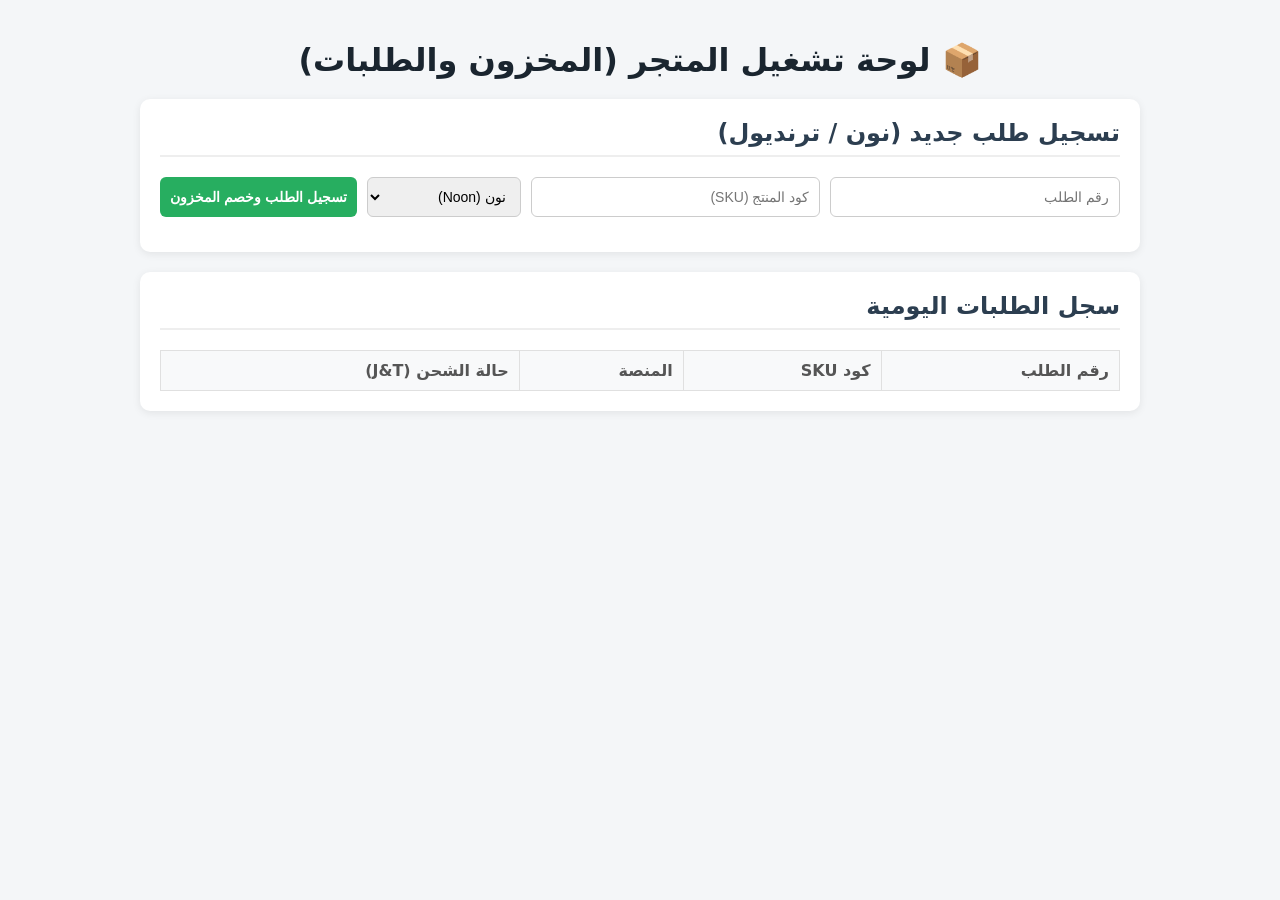
==== index.html @ 5fdc14f4 "Add initial HTML structure for order management" ====
<!DOCTYPE html>
<html lang="ar" dir="rtl">
<head>
    <meta charset="UTF-8">
    <meta name="viewport" content="width=device-width, initial-scale=1.0">
    <title>مركز إدارة متجر إكسسوارات الجوال</title>
    <style>
        body { font-family: system-ui, -apple-system, sans-serif; background-color: #f4f6f8; margin: 0; padding: 20px; color: #333; }
        .container { max-width: 1000px; margin: 0 auto; }
        h1 { text-align: center; color: #1a252f; margin-bottom: 20px; }
        .card { background: white; padding: 20px; border-radius: 10px; box-shadow: 0 2px 8px rgba(0,0,0,0.08); margin-bottom: 20px; }
        h2 { color: #2c3e50; border-bottom: 2px solid #eee; padding-bottom: 8px; margin-top: 0; }
        .form-group { display: flex; gap: 10px; flex-wrap: wrap; margin-bottom: 15px; }
        input, select, button { padding: 10px; border: 1px solid #ccc; border-radius: 6px; font-size: 14px; }
        input { flex: 1; min-width: 150px; }
        button { background-color: #27ae60; color: white; border: none; cursor: pointer; font-weight: bold; }
        button:hover { background-color: #219150; }
        table { width: 100%; border-collapse: collapse; margin-top: 10px; }
        th, td { border: 1px solid #e0e0e0; padding: 10px; text-align: right; }
        th { background-color: #f8f9fa; color: #555; }
        .badge { padding: 4px 8px; border-radius: 4px; font-size: 12px; font-weight: bold; }
        .badge-noon { background-color: #fff3cd; color: #856404; }
        .badge-trendyol { background-color: #f8d7da; color: #721c24; }
    </style>
</head>
<body>
    <div class="container">
        <h1>📦 لوحة تشغيل المتجر (المخزون والطلبات)</h1>

        <!-- قسم إضافة طلب جديد -->
        <div class="card">
            <h2>تسجيل طلب جديد (نون / ترنديول)</h2>
            <div class="form-group">
                <input type="text" id="orderId" placeholder="رقم الطلب">
                <input type="text" id="sku" placeholder="كود المنتج (SKU)">
                <select id="platform">
                    <option value="نون">نون (Noon)</option>
                    <option value="ترنديول">ترنديول (Trendyol)</option>
                </select>
                <button onclick="addOrder()">تسجيل الطلب وخصم المخزون</button>
            </div>
        </div>

        <!-- قسم سجل الطلبات -->
        <div class="card">
            <h2>سجل الطلبات اليومية</h2>
            <table>
                <thead>
                    <tr>
                        <th>رقم الطلب</th>
                        <th>كود SKU</th>
                        <th>المنصة</th>
                        <th>حالة الشحن (J&T)</th>
                    </tr>
                </thead>
                <tbody id="ordersTable">
                    <!-- تظهر الطلبات هنا -->
                </tbody>
            </table>
        </div>
    </div>

    <script>
        function addOrder() {
            const orderId = document.getElementById('orderId').value;
            const sku = document.getElementById('sku').value;
            const platform = document.getElementById('platform').value;

            if(!orderId || !sku) {
                alert('يرجى تعبئة رقم الطلب وكود المنتج');
                return;
            }

            const table = document.getElementById('ordersTable');
            const row = table.insertRow(0);
            
            const badgeClass = platform === 'نون' ? 'badge-noon' : 'badge-trendyol';

            row.innerHTML = `
                <td>${orderId}</td>
                <td><strong>${sku}</strong></td>
                <td><span class="badge ${badgeClass}">${platform}</span></td>
                <td>جاهز للتسليم لـ J&T</td>
            `;

            document.getElementById('orderId').value = '';
            document.getElementById('sku').value = '';
        }
    </script>
</body>
</html>
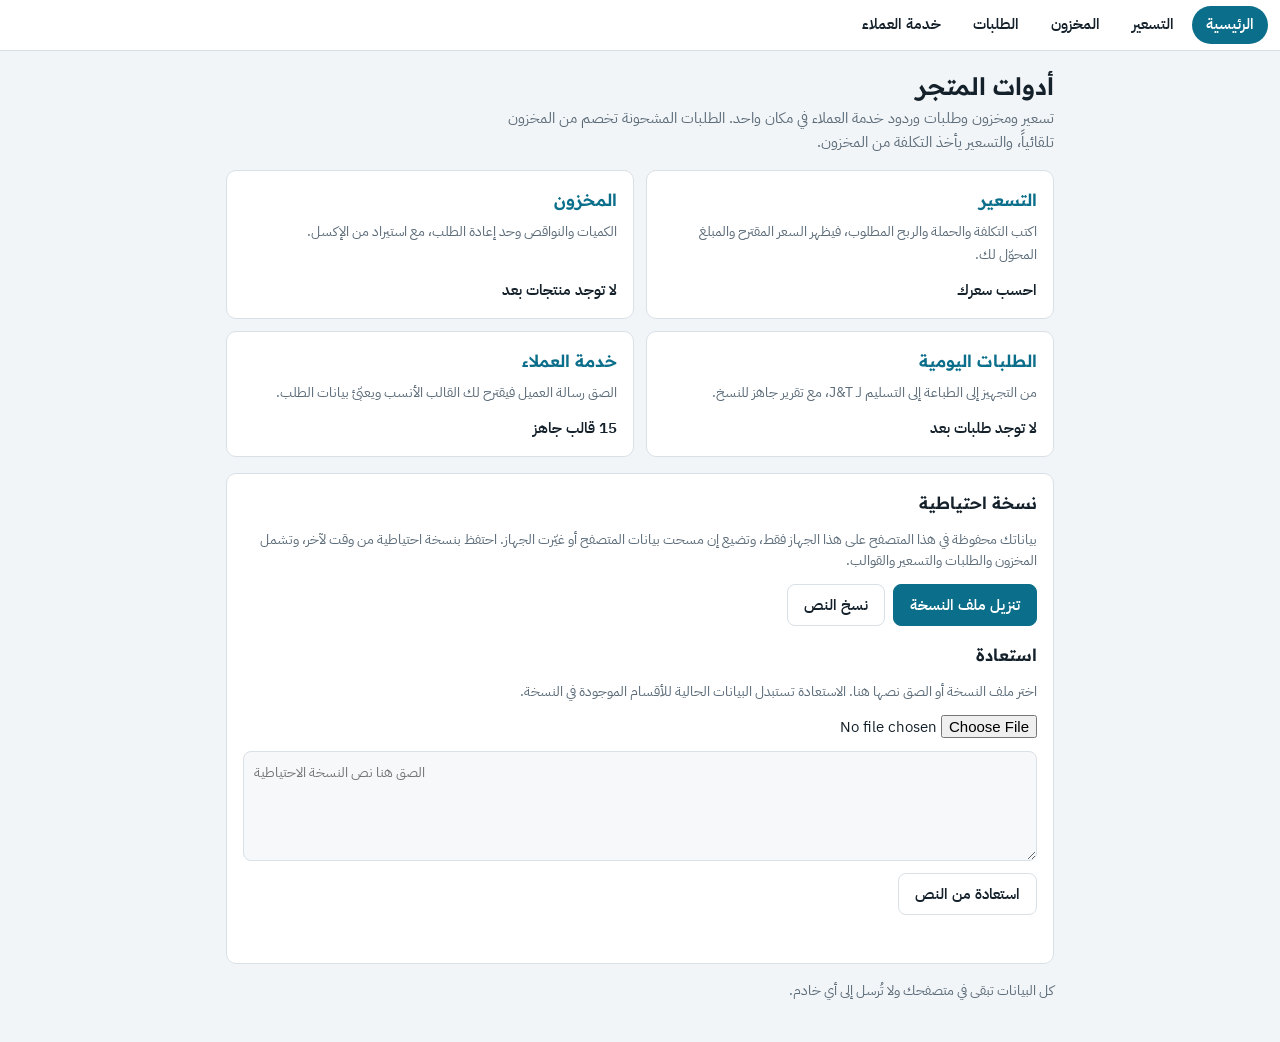
==== commit 1891ec2f: "Add files via upload" ====
--- a/index.html
+++ b/index.html
@@ -1,91 +1,167 @@
-<!DOCTYPE html>
+<!doctype html>
 <html lang="ar" dir="rtl">
 <head>
-    <meta charset="UTF-8">
-    <meta name="viewport" content="width=device-width, initial-scale=1.0">
-    <title>مركز إدارة متجر إكسسوارات الجوال</title>
-    <style>
-        body { font-family: system-ui, -apple-system, sans-serif; background-color: #f4f6f8; margin: 0; padding: 20px; color: #333; }
-        .container { max-width: 1000px; margin: 0 auto; }
-        h1 { text-align: center; color: #1a252f; margin-bottom: 20px; }
-        .card { background: white; padding: 20px; border-radius: 10px; box-shadow: 0 2px 8px rgba(0,0,0,0.08); margin-bottom: 20px; }
-        h2 { color: #2c3e50; border-bottom: 2px solid #eee; padding-bottom: 8px; margin-top: 0; }
-        .form-group { display: flex; gap: 10px; flex-wrap: wrap; margin-bottom: 15px; }
-        input, select, button { padding: 10px; border: 1px solid #ccc; border-radius: 6px; font-size: 14px; }
-        input { flex: 1; min-width: 150px; }
-        button { background-color: #27ae60; color: white; border: none; cursor: pointer; font-weight: bold; }
-        button:hover { background-color: #219150; }
-        table { width: 100%; border-collapse: collapse; margin-top: 10px; }
-        th, td { border: 1px solid #e0e0e0; padding: 10px; text-align: right; }
-        th { background-color: #f8f9fa; color: #555; }
-        .badge { padding: 4px 8px; border-radius: 4px; font-size: 12px; font-weight: bold; }
-        .badge-noon { background-color: #fff3cd; color: #856404; }
-        .badge-trendyol { background-color: #f8d7da; color: #721c24; }
-    </style>
+<meta charset="utf-8">
+<meta name="viewport" content="width=device-width, initial-scale=1">
+<title>أدوات المتجر</title>
+<link rel="preconnect" href="https://fonts.googleapis.com">
+<link rel="preconnect" href="https://fonts.gstatic.com" crossorigin>
+<link rel="stylesheet" href="https://fonts.googleapis.com/css2?family=IBM+Plex+Sans+Arabic:wght@400;500;600&family=Readex+Pro:wght@500;600&display=swap">
+<link rel="stylesheet" href="style.css">
+<style>
+.wrap { max-width: 860px; }
+h1 { font-size: 1.5rem; line-height: 1.3; }
+h2 { font-size: 1.05rem; }
+header { display: flex; flex-direction: column; gap: 4px; }
+header p { color: var(--muted); max-width: 65ch; }
+.muted { color: var(--muted); }
+.small { font-size: 0.85rem; }
+.num { direction: ltr; unicode-bidi: isolate; display: inline-block; font-variant-numeric: tabular-nums; white-space: nowrap; }
+.tools { display: grid; grid-template-columns: minmax(0, 1fr); gap: 12px; }
+@media (min-width: 640px) { .tools { grid-template-columns: repeat(2, minmax(0, 1fr)); } }
+.tool { display: flex; flex-direction: column; gap: 6px; padding: 16px; border: 1px solid var(--line); border-radius: 10px; background: var(--surface); color: var(--ink); text-decoration: none; }
+.tool:hover { border-color: var(--accent); }
+.tool:focus-visible { outline: 2px solid var(--accent); outline-offset: 2px; }
+.tool h2 { color: var(--accent); }
+.tool p { color: var(--muted); font-size: 0.9rem; }
+.tool .stat { margin-top: auto; padding-top: 6px; font-weight: 600; }
+.stat.bad { color: var(--bad); }
+.card { background: var(--surface); border: 1px solid var(--line); border-radius: 10px; padding: 16px; display: flex; flex-direction: column; gap: 12px; }
+.btns { display: flex; flex-wrap: wrap; gap: 8px; }
+.btn { height: 42px; padding-inline: 16px; border-radius: 8px; font: inherit; font-weight: 600; cursor: pointer; border: 1px solid var(--line); background: var(--surface); color: var(--ink); white-space: nowrap; }
+.btn.primary { background: var(--accent); border-color: var(--accent); color: var(--accent-ink); }
+.btn.armed { background: var(--bad); border-color: var(--bad); color: var(--surface); }
+.btn:focus-visible, textarea:focus-visible { outline: 2px solid var(--accent); outline-offset: 2px; }
+textarea { width: 100%; min-height: 110px; border-radius: 8px; border: 1px solid var(--line); background: var(--field); color: var(--ink); padding: 10px; font: inherit; font-size: 0.85rem; direction: ltr; }
+#status { min-height: 1.4em; color: var(--muted); font-size: 0.9rem; }
+input[type="file"] { font: inherit; max-width: 100%; }
+</style>
 </head>
 <body>
-    <div class="container">
-        <h1>📦 لوحة تشغيل المتجر (المخزون والطلبات)</h1>
+<script src="nav.js"></script>
+<div class="wrap">
+  <header>
+    <h1>أدوات المتجر</h1>
+    <p>تسعير ومخزون وطلبات وردود خدمة العملاء في مكان واحد. الطلبات المشحونة تخصم من المخزون تلقائياً، والتسعير يأخذ التكلفة من المخزون.</p>
+  </header>
 
-        <!-- قسم إضافة طلب جديد -->
-        <div class="card">
-            <h2>تسجيل طلب جديد (نون / ترنديول)</h2>
-            <div class="form-group">
-                <input type="text" id="orderId" placeholder="رقم الطلب">
-                <input type="text" id="sku" placeholder="كود المنتج (SKU)">
-                <select id="platform">
-                    <option value="نون">نون (Noon)</option>
-                    <option value="ترنديول">ترنديول (Trendyol)</option>
-                </select>
-                <button onclick="addOrder()">تسجيل الطلب وخصم المخزون</button>
-            </div>
-        </div>
+  <div class="tools">
+    <a class="tool" href="pricing.html">
+      <h2>التسعير</h2>
+      <p>اكتب التكلفة والحملة والربح المطلوب، فيظهر السعر المقترح والمبلغ المحوّل لك.</p>
+      <span class="stat" id="st-pricing">احسب سعرك</span>
+    </a>
+    <a class="tool" href="inventory.html">
+      <h2>المخزون</h2>
+      <p>الكميات والنواقص وحد إعادة الطلب، مع استيراد من الإكسل.</p>
+      <span class="stat" id="st-inventory">—</span>
+    </a>
+    <a class="tool" href="orders.html">
+      <h2>الطلبات اليومية</h2>
+      <p>من التجهيز إلى الطباعة إلى التسليم لـ J&amp;T، مع تقرير جاهز للنسخ.</p>
+      <span class="stat" id="st-orders">—</span>
+    </a>
+    <a class="tool" href="templates.html">
+      <h2>خدمة العملاء</h2>
+      <p>الصق رسالة العميل فيقترح لك القالب الأنسب ويعبّئ بيانات الطلب.</p>
+      <span class="stat" id="st-templates">—</span>
+    </a>
+  </div>
 
-        <!-- قسم سجل الطلبات -->
-        <div class="card">
-            <h2>سجل الطلبات اليومية</h2>
-            <table>
-                <thead>
-                    <tr>
-                        <th>رقم الطلب</th>
-                        <th>كود SKU</th>
-                        <th>المنصة</th>
-                        <th>حالة الشحن (J&T)</th>
-                    </tr>
-                </thead>
-                <tbody id="ordersTable">
-                    <!-- تظهر الطلبات هنا -->
-                </tbody>
-            </table>
-        </div>
+  <section class="card" aria-labelledby="h-bk">
+    <h2 id="h-bk">نسخة احتياطية</h2>
+    <p class="small muted">بياناتك محفوظة في هذا المتصفح على هذا الجهاز فقط، وتضيع إن مسحت بيانات المتصفح أو غيّرت الجهاز. احتفظ بنسخة احتياطية من وقت لآخر، وتشمل المخزون والطلبات والتسعير والقوالب.</p>
+    <div class="btns">
+      <button class="btn primary" type="button" id="bk-file">تنزيل ملف النسخة</button>
+      <button class="btn" type="button" id="bk-copy">نسخ النص</button>
     </div>
+    <h2 style="margin-top:4px">استعادة</h2>
+    <p class="small muted">اختر ملف النسخة أو الصق نصها هنا. الاستعادة تستبدل البيانات الحالية للأقسام الموجودة في النسخة.</p>
+    <input type="file" id="bk-pick" accept=".json,application/json,text/plain" aria-label="اختيار ملف النسخة الاحتياطية">
+    <textarea id="bk" aria-label="نص النسخة الاحتياطية" placeholder="الصق هنا نص النسخة الاحتياطية"></textarea>
+    <div class="btns"><button class="btn" type="button" id="bk-restore">استعادة من النص</button></div>
+    <div id="status" role="status" aria-live="polite"></div>
+  </section>
 
-    <script>
-        function addOrder() {
-            const orderId = document.getElementById('orderId').value;
-            const sku = document.getElementById('sku').value;
-            const platform = document.getElementById('platform').value;
+  <p class="small muted">كل البيانات تبقى في متصفحك ولا تُرسل إلى أي خادم.</p>
+</div>
 
-            if(!orderId || !sku) {
-                alert('يرجى تعبئة رقم الطلب وكود المنتج');
-                return;
-            }
+<script src="store.js"></script>
+<script src="logic.js"></script>
+<script>
+(function () {
+  var $ = function (id) { return document.getElementById(id); };
+  function say(t) { $('status').textContent = t; }
+  function nn(n) { return '<span class="num">' + n + '</span>'; }
 
-            const table = document.getElementById('ordersTable');
-            const row = table.insertRow(0);
-            
-            const badgeClass = platform === 'نون' ? 'badge-noon' : 'badge-trendyol';
+  function stats() {
+    var inv = Store.read('inventory', null), ords = Store.read('orders', null), tp = Store.read('templates', null);
+    var el = $('st-inventory');
+    if (inv && Array.isArray(inv.products) && inv.products.length) {
+      var low = inv.products.filter(function (p) { return Inv.statusOf(p) !== 'ok'; }).length;
+      el.className = 'stat' + (low ? ' bad' : '');
+      el.innerHTML = low ? nn(low) + ' منتج ناقص أو يقترب من النفاد من ' + nn(inv.products.length) : 'كل ' + nn(inv.products.length) + ' منتج فوق حد إعادة الطلب';
+    } else { el.className = 'stat'; el.textContent = 'لا توجد منتجات بعد'; }
 
-            row.innerHTML = `
-                <td>${orderId}</td>
-                <td><strong>${sku}</strong></td>
-                <td><span class="badge ${badgeClass}">${platform}</span></td>
-                <td>جاهز للتسليم لـ J&T</td>
-            `;
+    el = $('st-orders');
+    if (ords && Array.isArray(ords.orders) && ords.orders.length) {
+      var open = ords.orders.filter(function (o) { return o.status === 'prep' || o.status === 'printed'; }).length;
+      el.className = 'stat' + (open ? ' bad' : '');
+      el.innerHTML = open ? nn(open) + ' طلب لم يُسلَّم للشحن بعد' : 'كل الطلبات سُلّمت أو أُلغيت';
+    } else { el.className = 'stat'; el.textContent = 'لا توجد طلبات بعد'; }
 
-            document.getElementById('orderId').value = '';
-            document.getElementById('sku').value = '';
-        }
-    </script>
+    el = $('st-templates');
+    var n = tp && Array.isArray(tp.tpls) ? tp.tpls.length : 15;
+    el.innerHTML = nn(n) + ' قالب جاهز';
+  }
+  stats();
+  Store.onChange(stats);
+  window.addEventListener('pageshow', function (e) { if (e.persisted) stats(); });
+
+  function stamp() { var d = new Date(); return d.getFullYear() + '-' + ('0' + (d.getMonth() + 1)).slice(-2) + '-' + ('0' + d.getDate()).slice(-2); }
+  function hasData() { return Store.NAMES.some(function (n) { return Store.read(n, null) !== null; }); }
+
+  $('bk-file').addEventListener('click', function () {
+    if (!hasData()) { say('لا توجد بيانات محفوظة بعد لنسخها.'); return; }
+    try {
+      var blob = new Blob([Store.exportAll()], { type: 'application/json' });
+      var url = URL.createObjectURL(blob), a = document.createElement('a');
+      a.href = url; a.download = 'store-hub-backup-' + stamp() + '.json';
+      document.body.appendChild(a); a.click(); a.remove();
+      setTimeout(function () { URL.revokeObjectURL(url); }, 2000);
+      say('نُزّل ملف النسخة الاحتياطية. احتفظ به في مكان آمن.');
+    } catch (e) { $('bk').value = Store.exportAll(); say('تعذّر التنزيل. وضعنا النص في الخانة أدناه، انسخه واحفظه في ملاحظاتك.'); }
+  });
+  $('bk-copy').addEventListener('click', function () {
+    if (!hasData()) { say('لا توجد بيانات محفوظة بعد لنسخها.'); return; }
+    var text = Store.exportAll(), box = $('bk');
+    var fb = function () { box.value = text; box.focus(); box.select(); say('تعذّر النسخ تلقائياً. حدّدنا لك النص، انسخه يدوياً.'); };
+    try { navigator.clipboard.writeText(text).then(function () { say('تم نسخ النسخة الاحتياطية. الصقها في ملاحظاتك أو أرسلها لنفسك.'); }, fb); } catch (e) { fb(); }
+  });
+  $('bk-pick').addEventListener('change', function (e) {
+    var f = e.target.files && e.target.files[0]; if (!f) return;
+    var r = new FileReader();
+    r.onload = function () { $('bk').value = String(r.result || ''); say('قُرئ الملف. اضغط «استعادة من النص» للتأكيد.'); };
+    r.onerror = function () { say('تعذّرت قراءة الملف.'); };
+    r.readAsText(f);
+  });
+  var armed = false, timer = null;
+  $('bk-restore').addEventListener('click', function () {
+    var b = this, text = $('bk').value.trim();
+    if (!text) { say('اختر ملف النسخة أو الصق نصها أولاً.'); return; }
+    if (!armed) {
+      armed = true; b.textContent = 'اضغط للتأكيد'; b.classList.add('armed');
+      clearTimeout(timer);
+      timer = setTimeout(function () { armed = false; b.textContent = 'استعادة من النص'; b.classList.remove('armed'); }, 4000);
+      return;
+    }
+    armed = false; b.textContent = 'استعادة من النص'; b.classList.remove('armed');
+    var res = Store.importAll(text);
+    if (!res.ok) { say(res.error); return; }
+    $('bk').value = ''; stats();
+    say('تمت الاستعادة: ' + res.names.length + ' من الأقسام.');
+  });
+})();
+</script>
 </body>
 </html>
--- a/style.css
+++ b/style.css
@@ -0,0 +1,145 @@
+/* التصميم المشترك لكل صفحات المتجر: الألوان والخطوط وشريط التنقل.
+   غيّر القيم هنا مرة واحدة فتتغير كل الأدوات. */
+:root {
+  --bg: #F2F5F8;
+  --surface: #FFFFFF;
+  --field: #F6F8FA;
+  --ink: #14212B;
+  --muted: #5B6B78;
+  --line: #D9E0E6;
+  --accent: #0B6E8A;
+  --accent-ink: #FFFFFF;
+  --accent-soft: #E3F1F6;
+  --good: #0E7A4B;
+  --good-bg: #E1F3EA;
+  --warn: #8F5A00;
+  --warn-bg: #FBF0D9;
+  --bad: #B3261E;
+  --bad-bg: #FBE4E2;
+  /* أسماء بديلة مستخدمة في بعض الصفحات */
+  --ok: var(--good);
+  --ok-bg: var(--good-bg);
+  --low: var(--warn);
+  --low-bg: var(--warn-bg);
+  --out: var(--bad);
+  --out-bg: var(--bad-bg);
+  /* حالات الطلبات */
+  --s-prep: #8F5A00;
+  --s-prep-bg: #FBF0D9;
+  --s-print: #2F6FB0;
+  --s-print-bg: #E1ECF8;
+  --s-ship: #0E7A4B;
+  --s-ship-bg: #E1F3EA;
+  --s-cancel: #6B7782;
+  --s-cancel-bg: #E8ECEF;
+  /* فئات خدمة العملاء */
+  --c-ship: #2F7FB8;
+  --c-tech: #7A5FC2;
+  --c-ret: #C07A1D;
+  --c-rev: #C2456B;
+  --font-display: 'Readex Pro', 'IBM Plex Sans Arabic', 'Segoe UI', Tahoma, system-ui, sans-serif;
+  --font-body: 'IBM Plex Sans Arabic', 'Segoe UI', Tahoma, system-ui, sans-serif;
+}
+@media (prefers-color-scheme: dark) {
+  :root:not([data-theme="light"]) {
+    --bg: #0E151B;
+    --surface: #16202A;
+    --field: #1B2732;
+    --ink: #E6EDF2;
+    --muted: #9AABB8;
+    --line: #2A3947;
+    --accent: #5BB6D6;
+    --accent-ink: #08222C;
+    --accent-soft: #14303B;
+    --good: #4CC38A;
+    --good-bg: #153326;
+    --warn: #E8B04A;
+    --warn-bg: #3A2D12;
+    --bad: #FF8A80;
+    --bad-bg: #3F1D1B;
+    --s-prep: #E8B04A;
+    --s-prep-bg: #3A2D12;
+    --s-print: #7DB4EE;
+    --s-print-bg: #17304A;
+    --s-ship: #4CC38A;
+    --s-ship-bg: #153326;
+    --s-cancel: #A3B0BA;
+    --s-cancel-bg: #26323C;
+    --c-ship: #6FB1E0;
+    --c-tech: #A992E6;
+    --c-ret: #E0A04A;
+    --c-rev: #EE7C9C;
+    color-scheme: dark;
+  }
+}
+:root[data-theme="dark"] {
+  --bg: #0E151B;
+  --surface: #16202A;
+  --field: #1B2732;
+  --ink: #E6EDF2;
+  --muted: #9AABB8;
+  --line: #2A3947;
+  --accent: #5BB6D6;
+  --accent-ink: #08222C;
+  --accent-soft: #14303B;
+  --good: #4CC38A;
+  --good-bg: #153326;
+  --warn: #E8B04A;
+  --warn-bg: #3A2D12;
+  --bad: #FF8A80;
+  --bad-bg: #3F1D1B;
+  --s-prep: #E8B04A;
+  --s-prep-bg: #3A2D12;
+  --s-print: #7DB4EE;
+  --s-print-bg: #17304A;
+  --s-ship: #4CC38A;
+  --s-ship-bg: #153326;
+  --s-cancel: #A3B0BA;
+  --s-cancel-bg: #26323C;
+  --c-ship: #6FB1E0;
+  --c-tech: #A992E6;
+  --c-ret: #E0A04A;
+  --c-rev: #EE7C9C;
+  color-scheme: dark;
+}
+
+*, *::before, *::after { box-sizing: border-box; }
+html { color-scheme: light; }
+:root[data-theme="dark"] { color-scheme: dark; }
+body {
+  margin: 0;
+  background: var(--bg);
+  color: var(--ink);
+  font-family: var(--font-body);
+  font-size: 15px;
+  line-height: 1.6;
+}
+[hidden] { display: none !important; }
+img { max-width: 100%; }
+.wrap { max-width: 1080px; margin-inline: auto; padding-inline: 16px; padding-block: 20px 40px; display: flex; flex-direction: column; gap: 16px; }
+h1, h2, h3 { font-family: var(--font-display); font-weight: 600; margin: 0; text-wrap: balance; }
+p { margin: 0; }
+a { color: var(--accent); }
+
+/* شريط التنقل بين الأدوات (يُبنى من nav.js) */
+.hubnav {
+  position: sticky; top: 0; z-index: 20;
+  display: flex; gap: 4px; align-items: center;
+  overflow-x: auto;
+  padding: 6px 12px;
+  background: var(--surface);
+  border-bottom: 1px solid var(--line);
+}
+.hubnav a {
+  flex: none;
+  padding: 7px 14px;
+  border-radius: 999px;
+  color: var(--ink);
+  text-decoration: none;
+  font-weight: 600;
+  font-size: 0.92rem;
+  white-space: nowrap;
+}
+.hubnav a:hover { background: var(--field); }
+.hubnav a[aria-current="page"] { background: var(--accent); color: var(--accent-ink); }
+.hubnav a:focus-visible { outline: 2px solid var(--accent); outline-offset: 2px; }
